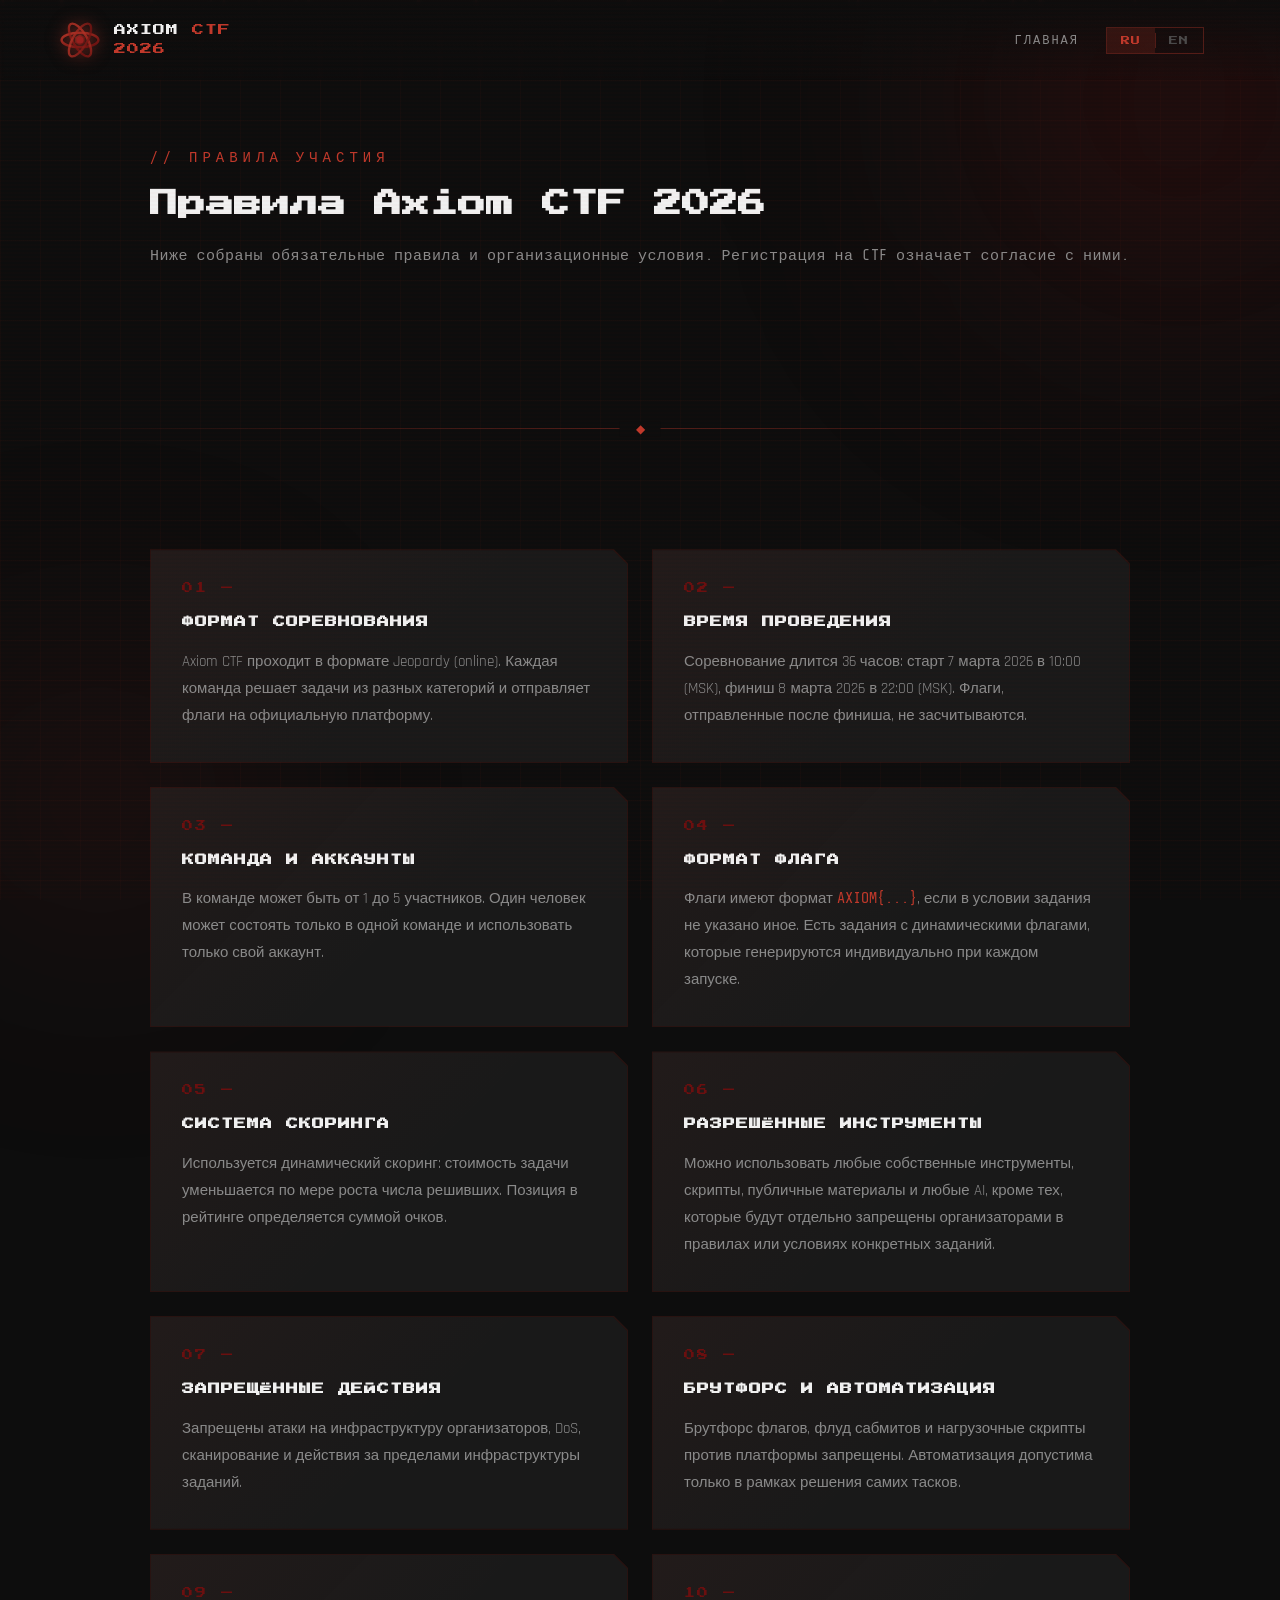
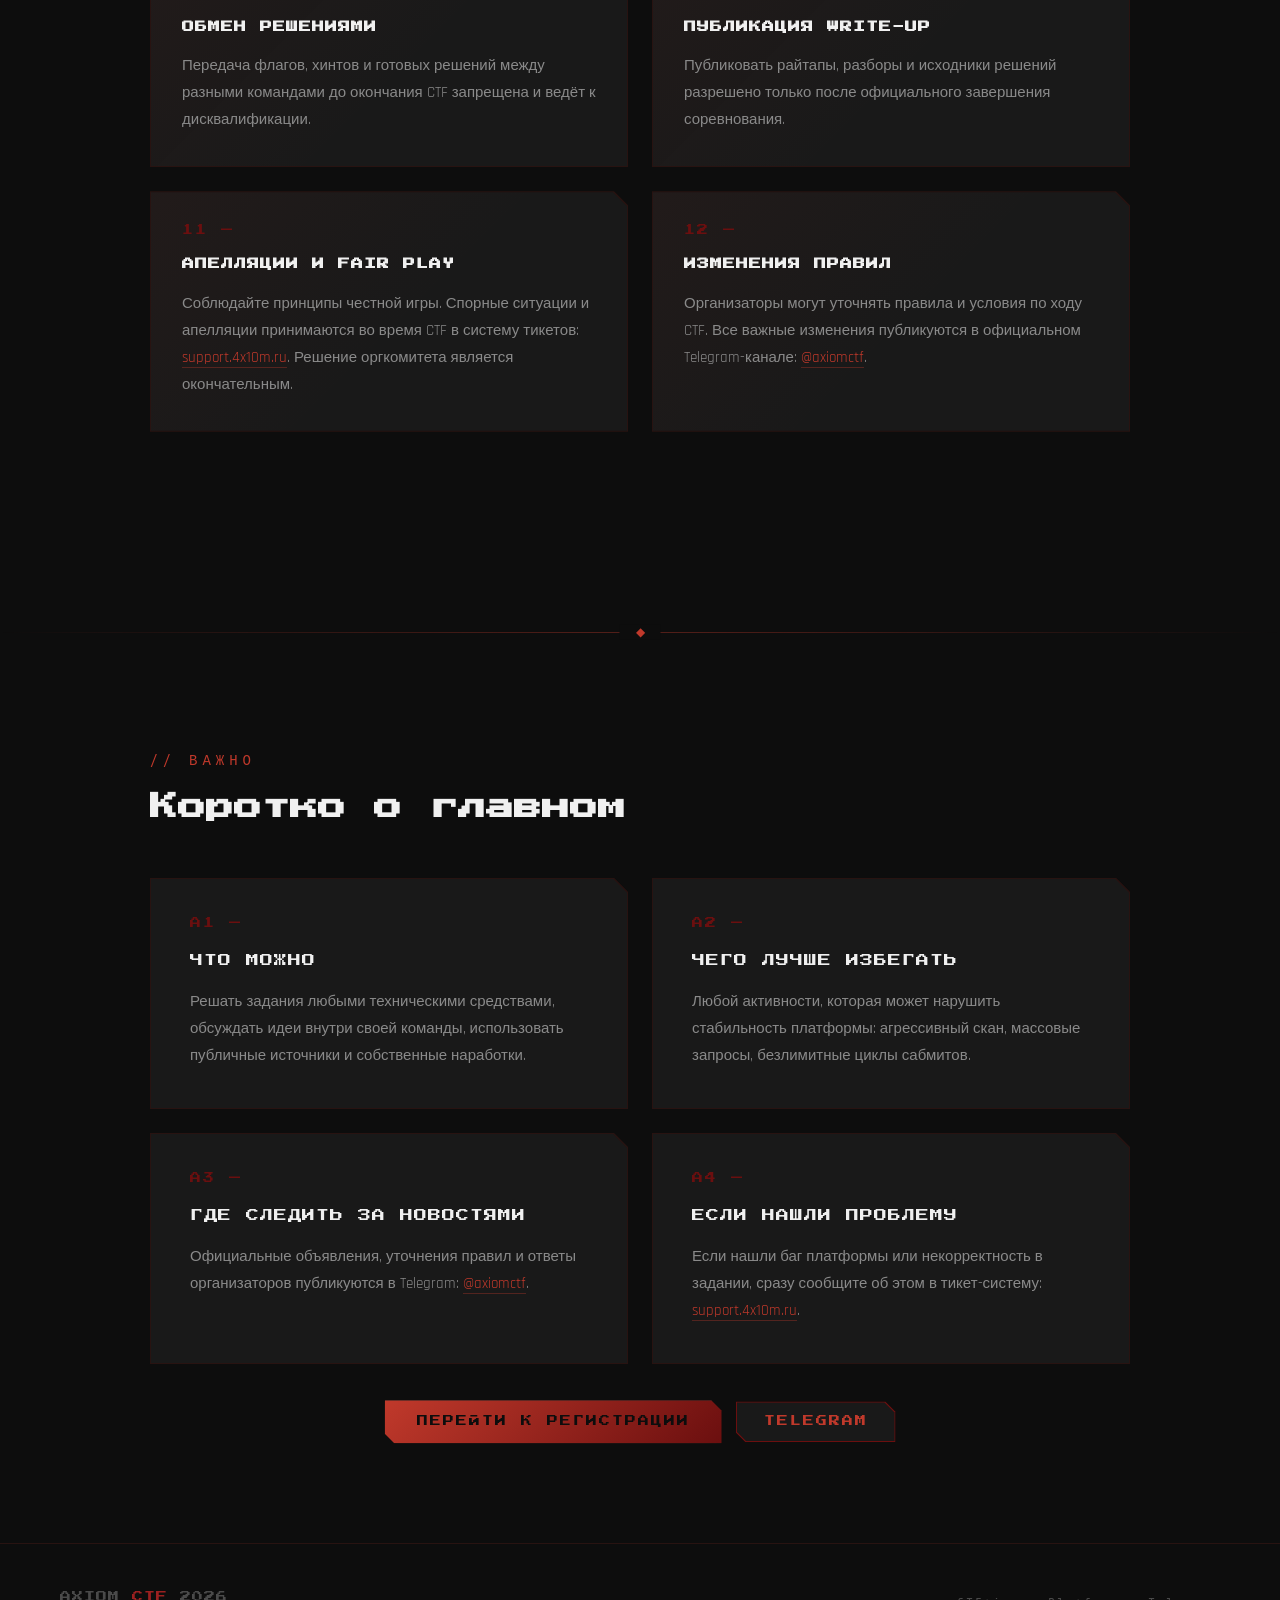
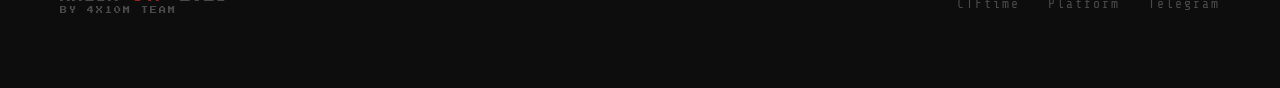
==== rules/index.html @ 8033f40c "add rules" ====
<!doctype html>
<html lang="ru">

<head>
	<meta charset="UTF-8" />
	<meta name="viewport" content="width=device-width, initial-scale=1.0" />
	<title data-ru="Правила | Axiom CTF 2026" data-en="Rules | Axiom CTF 2026">Правила | Axiom CTF 2026</title>
	<meta name="description"
		content="Правила участия в Axiom CTF 2026: формат, размер команды, скоринг, разрешённые и запрещённые действия." />
	<link rel="preconnect" href="https://fonts.googleapis.com" />
	<link
		href="https://fonts.googleapis.com/css2?family=Press+Start+2P&family=Share+Tech+Mono&family=Rajdhani:wght@300;400;500;600;700&display=swap"
		rel="stylesheet" />
	<link rel="stylesheet" href="../assets/styles/style.css" />
</head>

<body>
	<div class="grid-bg"></div>
	<div class="ambient ambient-1"></div>
	<div class="ambient ambient-2"></div>
	<div id="particles"></div>

	<nav>
		<a href="../index.html" class="nav-logo">
			<svg class="nav-logo-img" viewBox="0 0 100 100" fill="none" xmlns="http://www.w3.org/2000/svg">
				<defs>
					<linearGradient id="g1" x1="0%" y1="0%" x2="100%" y2="100%">
						<stop offset="0%" stop-color="#C0392B" />
						<stop offset="100%" stop-color="#6B0F0F" />
					</linearGradient>
				</defs>
				<ellipse cx="50" cy="50" rx="46" ry="18" stroke="url(#g1)" stroke-width="6" fill="none"
					transform="rotate(0 50 50)" opacity="0.9" />
				<ellipse cx="50" cy="50" rx="46" ry="18" stroke="url(#g1)" stroke-width="6" fill="none"
					transform="rotate(60 50 50)" opacity="0.85" />
				<ellipse cx="50" cy="50" rx="46" ry="18" stroke="url(#g1)" stroke-width="6" fill="none"
					transform="rotate(-60 50 50)" opacity="0.8" />
				<polygon points="50,36 62,43 62,57 50,64 38,57 38,43" fill="url(#g1)" opacity="0.6" />
				<circle cx="50" cy="50" r="9" fill="#9B2020" opacity="0.9" />
			</svg>
			<div class="nav-logo-text">AXIOM <span>CTF</span><br /><span>2026</span></div>
		</a>

		<div class="nav-right">
			<a href="../index.html" class="nav-page-link" data-ru="ГЛАВНАЯ" data-en="HOME">ГЛАВНАЯ</a>
			<div class="lang-switch">
				<button class="lang-btn active" onclick="setLang('ru')">RU</button>
				<button class="lang-btn" onclick="setLang('en')">EN</button>
			</div>
		</div>
	</nav>

	<main>
		<section id="rules-hero">
			<div class="section-inner">
				<p class="section-tag reveal" data-ru="// правила участия" data-en="// participation rules">
					// правила участия
				</p>
				<h1 class="section-title rules-title reveal reveal-delay-1" data-ru="Правила Axiom CTF 2026"
					data-en="Axiom CTF 2026 Rules">
					Правила Axiom CTF 2026
				</h1>
				<p class="section-subtitle reveal reveal-delay-2"
					data-ru="Ниже собраны обязательные правила и организационные условия. Регистрация на CTF означает согласие с ними."
					data-en="Below are the mandatory rules and organizational terms. By registering, you agree to them.">
					Ниже собраны обязательные правила и организационные условия. Регистрация на CTF означает согласие с
					ними.
				</p>
			</div>
		</section>

		<div class="divider"></div>

		<section id="rules-list">
			<div class="section-inner">
				<div class="rules-grid">
					<article class="rule-card reveal reveal-delay-1">
						<div class="rule-num">01 —</div>
						<h3 class="rule-heading" data-ru="ФОРМАТ СОРЕВНОВАНИЯ" data-en="COMPETITION FORMAT">ФОРМАТ
							СОРЕВНОВАНИЯ</h3>
						<p class="rule-text"
							data-ru="Axiom CTF проходит в формате Jeopardy (online). Каждая команда решает задачи из разных категорий и отправляет флаги на официальную платформу."
							data-en="Axiom CTF is held in Jeopardy format (online). Teams solve challenges from multiple categories and submit flags on the official platform.">
							Axiom CTF проходит в формате Jeopardy (online). Каждая команда решает задачи из разных
							категорий и
							отправляет флаги на официальную платформу.
						</p>
					</article>

					<article class="rule-card reveal reveal-delay-2">
						<div class="rule-num">02 —</div>
						<h3 class="rule-heading" data-ru="ВРЕМЯ ПРОВЕДЕНИЯ" data-en="EVENT TIMING">ВРЕМЯ ПРОВЕДЕНИЯ</h3>
						<p class="rule-text"
							data-ru="Соревнование длится 36 часов: старт 7 марта 2026 в 10:00 (MSK), финиш 8 марта 2026 в 22:00 (MSK). Флаги, отправленные после финиша, не засчитываются."
							data-en="The competition lasts 36 hours: starts on March 7, 2026 at 10:00 (MSK), ends on March 8, 2026 at 22:00 (MSK). Flags submitted after finish are not counted.">
							Соревнование длится 36 часов: старт 7 марта 2026 в 10:00 (MSK), финиш 8 марта 2026 в 22:00
							(MSK).
							Флаги, отправленные после финиша, не засчитываются.
						</p>
					</article>

					<article class="rule-card reveal reveal-delay-3">
						<div class="rule-num">03 —</div>
						<h3 class="rule-heading" data-ru="КОМАНДА И АККАУНТЫ" data-en="TEAM AND ACCOUNTS">КОМАНДА И
							АККАУНТЫ</h3>
						<p class="rule-text"
							data-ru="В команде может быть от 1 до 5 участников. Один человек может состоять только в одной команде и использовать только свой аккаунт."
							data-en="A team may have from 1 to 5 participants. One person can be in only one team and must use only their own account.">
							В команде может быть от 1 до 5 участников. Один человек может состоять только в одной
							команде и
							использовать только свой аккаунт.
						</p>
					</article>

					<article class="rule-card reveal reveal-delay-4">
						<div class="rule-num">04 —</div>
						<h3 class="rule-heading" data-ru="ФОРМАТ ФЛАГА" data-en="FLAG FORMAT">ФОРМАТ ФЛАГА</h3>
						<p class="rule-text"
							data-ru="Флаги имеют формат <code>AXIOM{...}</code>, если в условии задания не указано иное. Есть задания с динамическими флагами, которые генерируются индивидуально при каждом запуске."
							data-en="Flags use the <code>AXIOM{...}</code> format unless stated otherwise in a challenge. Some tasks have dynamic flags generated individually for each launch.">
							Флаги имеют формат <code>AXIOM{...}</code>, если в условии задания не указано иное. Есть
							задания с динамическими флагами, которые генерируются индивидуально при каждом запуске.
						</p>
					</article>

					<article class="rule-card reveal reveal-delay-1">
						<div class="rule-num">05 —</div>
						<h3 class="rule-heading" data-ru="СИСТЕМА СКОРИНГА" data-en="SCORING SYSTEM">СИСТЕМА СКОРИНГА
						</h3>
						<p class="rule-text"
							data-ru="Используется динамический скоринг: стоимость задачи уменьшается по мере роста числа решивших. Позиция в рейтинге определяется суммой очков."
							data-en="Dynamic scoring is used: challenge value decreases as more teams solve it. The leaderboard is based on total score.">
							Используется динамический скоринг: стоимость задачи уменьшается по мере роста числа
							решивших.
							Позиция в рейтинге определяется суммой очков.
						</p>
					</article>

					<article class="rule-card reveal reveal-delay-2">
						<div class="rule-num">06 —</div>
						<h3 class="rule-heading" data-ru="РАЗРЕШЁННЫЕ ИНСТРУМЕНТЫ" data-en="ALLOWED TOOLS">РАЗРЕШЁННЫЕ
							ИНСТРУМЕНТЫ</h3>
						<p class="rule-text"
							data-ru="Можно использовать любые собственные инструменты, скрипты, публичные материалы и любые AI, кроме тех, которые будут отдельно запрещены организаторами в правилах или условиях конкретных заданий."
							data-en="You may use your own tools, scripts, public materials, and any AI systems except those explicitly prohibited by organizers in the rules or in specific challenge statements.">
							Можно использовать любые собственные инструменты, скрипты, публичные материалы и локальные
							AI, кроме тех, которые будут отдельно запрещены организаторами в правилах или условиях
							конкретных заданий.
						</p>
					</article>

					<article class="rule-card reveal reveal-delay-3">
						<div class="rule-num">07 —</div>
						<h3 class="rule-heading" data-ru="ЗАПРЕЩЁННЫЕ ДЕЙСТВИЯ" data-en="FORBIDDEN ACTIONS">ЗАПРЕЩЁННЫЕ
							ДЕЙСТВИЯ</h3>
						<p class="rule-text"
							data-ru="Запрещены атаки на инфраструктуру организаторов, DoS, сканирование и действия за пределами инфраструктуры заданий."
							data-en="Attacks against organizer infrastructure, DoS, scanning, and actions outside challenge scope are prohibited.">
							Запрещены атаки на инфраструктуру организаторов, DoS, сканирование и действия за пределами
							инфраструктуры заданий.
						</p>
					</article>

					<article class="rule-card reveal reveal-delay-4">
						<div class="rule-num">08 —</div>
						<h3 class="rule-heading" data-ru="БРУТФОРС И АВТОМАТИЗАЦИЯ"
							data-en="BRUTE FORCE AND AUTOMATION">
							БРУТФОРС И АВТОМАТИЗАЦИЯ</h3>
						<p class="rule-text"
							data-ru="Брутфорс флагов, флуд сабмитов и нагрузочные скрипты против платформы запрещены. Автоматизация допустима только в рамках решения самих тасков."
							data-en="Flag brute-force, submit flooding, and load scripts against the platform are prohibited. Automation is allowed only within challenge-solving scope.">
							Брутфорс флагов, флуд сабмитов и нагрузочные скрипты против платформы запрещены.
							Автоматизация
							допустима только в рамках решения самих тасков.
						</p>
					</article>

					<article class="rule-card reveal reveal-delay-1">
						<div class="rule-num">09 —</div>
						<h3 class="rule-heading" data-ru="ОБМЕН РЕШЕНИЯМИ" data-en="SOLUTION SHARING">ОБМЕН РЕШЕНИЯМИ
						</h3>
						<p class="rule-text"
							data-ru="Передача флагов, хинтов и готовых решений между разными командами до окончания CTF запрещена и ведёт к дисквалификации."
							data-en="Sharing flags, hints, or complete solutions between different teams before CTF end is prohibited and leads to disqualification.">
							Передача флагов, хинтов и готовых решений между разными командами до окончания CTF запрещена
							и
							ведёт к дисквалификации.
						</p>
					</article>

					<article class="rule-card reveal reveal-delay-2">
						<div class="rule-num">10 —</div>
						<h3 class="rule-heading" data-ru="ПУБЛИКАЦИЯ WRITE-UP" data-en="WRITE-UP PUBLICATION">ПУБЛИКАЦИЯ
							WRITE-UP</h3>
						<p class="rule-text"
							data-ru="Публиковать райтапы, разборы и исходники решений разрешено только после официального завершения соревнования."
							data-en="Publishing write-ups, analyses, and solver code is allowed only after the official competition end.">
							Публиковать райтапы, разборы и исходники решений разрешено только после официального
							завершения
							соревнования.
						</p>
					</article>

					<article class="rule-card reveal reveal-delay-3">
						<div class="rule-num">11 —</div>
						<h3 class="rule-heading" data-ru="АПЕЛЛЯЦИИ И FAIR PLAY" data-en="APPEALS AND FAIR PLAY">
							АПЕЛЛЯЦИИ
							И FAIR PLAY</h3>
						<p class="rule-text"
							data-ru="Соблюдайте принципы честной игры. Спорные ситуации и апелляции принимаются во время CTF в систему тикетов: <a href='https://support.4x10m.ru' target='_blank'>support.4x10m.ru</a>. Решение оргкомитета является окончательным."
							data-en="Follow fair-play principles. Disputes and appeals are accepted during the CTF via the ticket system: <a href='https://support.4x10m.ru' target='_blank'>support.4x10m.ru</a>. Organizer decisions are final.">
							Соблюдайте принципы честной игры. Спорные ситуации и апелляции принимаются во время CTF в
							систему тикетов: <a href="https://support.4x10m.ru" target="_blank">support.4x10m.ru</a>.
							Решение оргкомитета является окончательным.
						</p>
					</article>

					<article class="rule-card reveal reveal-delay-4">
						<div class="rule-num">12 —</div>
						<h3 class="rule-heading" data-ru="ИЗМЕНЕНИЯ ПРАВИЛ" data-en="RULE UPDATES">ИЗМЕНЕНИЯ ПРАВИЛ</h3>
						<p class="rule-text"
							data-ru="Организаторы могут уточнять правила и условия по ходу CTF. Все важные изменения публикуются в официальном Telegram-канале: <a href='https://t.me/axiomctf' target='_blank'>@axiomctf</a>."
							data-en="Organizers may clarify rules and terms during the CTF. All important updates are published in the official Telegram channel: <a href='https://t.me/axiomctf' target='_blank'>@axiomctf</a>.">
							Организаторы могут уточнять правила и условия по ходу CTF. Все важные изменения публикуются
							в официальном Telegram-канале: <a href="https://t.me/axiomctf"
								target="_blank">@axiomctf</a>.
						</p>
					</article>
				</div>
			</div>
		</section>

		<div class="divider"></div>

		<section id="rules-extra">
			<div class="section-inner">
				<p class="section-tag reveal" data-ru="// важно" data-en="// important">
					// важно
				</p>
				<h2 class="section-title reveal reveal-delay-1" data-ru="Коротко о главном" data-en="Quick Summary">
					Коротко о главном
				</h2>
				<div class="format-grid">
					<div class="format-card reveal reveal-delay-1">
						<div class="format-num">A1 —</div>
						<div class="format-heading" data-ru="ЧТО МОЖНО" data-en="WHAT IS ALLOWED">ЧТО МОЖНО</div>
						<div class="format-text"
							data-ru="Решать задания любыми техническими средствами, обсуждать идеи внутри своей команды, использовать публичные источники и собственные наработки."
							data-en="Solve challenges with any technical means, discuss ideas within your team, and use public sources and your own materials.">
							Решать задания любыми техническими средствами, обсуждать идеи внутри своей команды,
							использовать
							публичные источники и собственные наработки.
						</div>
					</div>
					<div class="format-card reveal reveal-delay-2">
						<div class="format-num">A2 —</div>
						<div class="format-heading" data-ru="ЧЕГО ЛУЧШЕ ИЗБЕГАТЬ" data-en="WHAT TO AVOID">ЧЕГО ЛУЧШЕ
							ИЗБЕГАТЬ</div>
						<div class="format-text"
							data-ru="Любой активности, которая может нарушить стабильность платформы: агрессивный скан, массовые запросы, безлимитные циклы сабмитов."
							data-en="Any activity that may impact platform stability: aggressive scanning, mass requests, and unlimited submit loops.">
							Любой активности, которая может нарушить стабильность платформы: агрессивный скан, массовые
							запросы, безлимитные циклы сабмитов.
						</div>
					</div>
					<div class="format-card reveal reveal-delay-3">
						<div class="format-num">A3 —</div>
						<div class="format-heading" data-ru="ГДЕ СЛЕДИТЬ ЗА НОВОСТЯМИ" data-en="WHERE TO TRACK UPDATES">
							ГДЕ
							СЛЕДИТЬ ЗА НОВОСТЯМИ</div>
						<div class="format-text"
							data-ru="Официальные объявления, уточнения правил и ответы организаторов публикуются в Telegram: <a href='https://t.me/axiomctf' target='_blank'>@axiomctf</a>."
							data-en="Official announcements, rule clarifications, and organizer updates are posted in Telegram: <a href='https://t.me/axiomctf' target='_blank'>@axiomctf</a>.">
							Официальные объявления, уточнения правил и ответы организаторов публикуются в Telegram:
							<a href="https://t.me/axiomctf" target="_blank">@axiomctf</a>.
						</div>
					</div>
					<div class="format-card reveal reveal-delay-4">
						<div class="format-num">A4 —</div>
						<div class="format-heading" data-ru="ЕСЛИ НАШЛИ ПРОБЛЕМУ" data-en="IF YOU FOUND AN ISSUE">ЕСЛИ
							НАШЛИ ПРОБЛЕМУ</div>
						<div class="format-text"
							data-ru="Если нашли баг платформы или некорректность в задании, сразу сообщите об этом в тикет-систему: <a href='https://support.4x10m.ru' target='_blank'>support.4x10m.ru</a>."
							data-en="If you found a platform bug or a challenge issue, report it immediately via the ticket system: <a href='https://support.4x10m.ru' target='_blank'>support.4x10m.ru</a>.">
							Если нашли баг платформы или некорректность в задании, сразу сообщите об этом в
							тикет-систему:
							<a href="https://support.4x10m.ru" target="_blank">support.4x10m.ru</a>.
						</div>
					</div>
				</div>

				<div class="rules-cta reveal reveal-delay-4">
					<a href="https://ctfd.4x10m.ru/register" target="_blank" class="btn-primary"
						data-ru="ПЕРЕЙТИ К РЕГИСТРАЦИИ" data-en="GO TO REGISTRATION">ПЕРЕЙТИ К РЕГИСТРАЦИИ</a>
					<a href="https://t.me/axiomctf" target="_blank" class="btn-outline">TELEGRAM</a>
				</div>
			</div>
		</section>
	</main>

	<footer>
		<div class="footer-logo">
			AXIOM <span>CTF</span> 2026<br /><span
				style="color: var(--text-dim); font-size: 7px; letter-spacing: 2px">BY
				4X10M TEAM</span>
		</div>

		<ul class="footer-links">
			<li><a href="https://ctftime.org/ctf/1510" target="_blank">CTFtime</a></li>
			<li><a href="https://ctfd.4x10m.ru" target="_blank">Platform</a></li>
			<li><a href="https://t.me/axiomctf" target="_blank">Telegram</a></li>
		</ul>
	</footer>

	<script src="../assets/scripts/sciript.js"></script>
</body>

</html>
---- assets/styles/style.css ----
:root {
  --crimson-deep: #6b0f0f;
  --crimson-mid: #9b2020;
  --crimson-bright: #c0392b;
  --crimson-glow: #e74c3c;
  --rose-muted: #a85050;
  --bg-void: #0d0d0d;
  --bg-dark: #141414;
  --bg-card: #191919;
  --bg-card2: #1e1e1e;
  --text-white: #f0f0f0;
  --text-gray: #8a8a8a;
  --text-dim: #4a4a4a;
  --pixel-font: "Press Start 2P", monospace;
  --mono-font: "Share Tech Mono", monospace;
  --body-font: "Rajdhani", sans-serif;
  --red-scanline: rgba(192, 57, 43, 0.03);
}

*,
*::before,
*::after {
  box-sizing: border-box;
  margin: 0;
  padding: 0;
}

html {
  scroll-behavior: smooth;
}

body {
  background: var(--bg-void);
  color: var(--text-white);
  font-family: var(--body-font);
  overflow-x: hidden;
  cursor: default;
}

/* ── SCANLINE OVERLAY ── */
body::before {
  content: "";
  position: fixed;
  inset: 0;
  background: repeating-linear-gradient(
    0deg,
    transparent,
    transparent 2px,
    var(--red-scanline) 2px,
    var(--red-scanline) 4px
  );
  pointer-events: none;
  z-index: 9999;
  opacity: 0.6;
}

@keyframes grainShift {
  0% {
    transform: translate(0, 0);
  }
  20% {
    transform: translate(-3px, 2px);
  }
  40% {
    transform: translate(2px, -3px);
  }
  60% {
    transform: translate(-1px, 3px);
  }
  80% {
    transform: translate(3px, 1px);
  }
  100% {
    transform: translate(-2px, -1px);
  }
}

/* ── GRID BACKGROUND ── */
.grid-bg {
  position: fixed;
  inset: 0;
  background-image:
    linear-gradient(rgba(192, 57, 43, 0.04) 1px, transparent 1px),
    linear-gradient(90deg, rgba(192, 57, 43, 0.04) 1px, transparent 1px);
  background-size: 40px 40px;
  pointer-events: none;
  z-index: 0;
}

/* ── AMBIENT GLOW ── */
.ambient {
  position: fixed;
  border-radius: 50%;
  filter: blur(120px);
  pointer-events: none;
  z-index: 0;
}
.ambient-1 {
  width: 600px;
  height: 600px;
  background: radial-gradient(
    circle,
    rgba(107, 15, 15, 0.35) 0%,
    transparent 70%
  );
  top: -200px;
  right: -200px;
  animation: float1 8s ease-in-out infinite;
}
.ambient-2 {
  width: 400px;
  height: 400px;
  background: radial-gradient(
    circle,
    rgba(155, 32, 32, 0.2) 0%,
    transparent 70%
  );
  bottom: -100px;
  left: -100px;
  animation: float2 10s ease-in-out infinite;
}
@keyframes float1 {
  0%,
  100% {
    transform: translate(0, 0) scale(1);
  }
  50% {
    transform: translate(-30px, 20px) scale(1.1);
  }
}
@keyframes float2 {
  0%,
  100% {
    transform: translate(0, 0) scale(1);
  }
  50% {
    transform: translate(20px, -30px) scale(0.9);
  }
}

/* ── NAV ── */
nav {
  position: fixed;
  top: 0;
  left: 0;
  right: 0;
  z-index: 100;
  display: flex;
  align-items: center;
  justify-content: space-between;
  padding: 20px 60px;
  background: linear-gradient(to bottom, rgba(13, 13, 13, 0.95), transparent);
  backdrop-filter: blur(2px);
}
.nav-logo {
  display: flex;
  align-items: center;
  gap: 14px;
  text-decoration: none;
}
.nav-logo-img {
  width: 40px;
  height: 40px;
  filter: drop-shadow(0 0 8px rgba(192, 57, 43, 0.6));
}
.nav-logo-text {
  font-family: var(--pixel-font);
  font-size: 12px;
  color: var(--text-white);
  line-height: 1.6;
  letter-spacing: 1px;
}
.nav-logo-text span {
  color: var(--crimson-bright);
}
.nav-right {
  display: flex;
  align-items: center;
  gap: 16px;
}
.nav-page-link {
  font-family: var(--mono-font);
  font-size: 12px;
  letter-spacing: 2px;
  color: var(--text-gray);
  text-decoration: none;
  padding: 8px 10px;
  border: 1px solid transparent;
  transition: all 0.2s ease;
}
.nav-page-link:hover {
  color: var(--crimson-bright);
  border-color: rgba(192, 57, 43, 0.35);
  background: rgba(192, 57, 43, 0.08);
}
.nav-page-link.active {
  color: var(--crimson-bright);
  border-color: rgba(192, 57, 43, 0.35);
  background: rgba(192, 57, 43, 0.14);
}

/* ── HERO ── */
#hero {
  position: relative;
  min-height: 100vh;
  display: flex;
  flex-direction: column;
  align-items: center;
  justify-content: center;
  padding: 120px 40px 80px;
  overflow: hidden;
  z-index: 1;
}

.hero-eyebrow {
  font-family: var(--mono-font);
  font-size: 15px;
  letter-spacing: 6px;
  color: var(--crimson-bright);
  text-transform: uppercase;
  margin-bottom: 32px;
  opacity: 0;
  animation: fadeSlideDown 0.8s 0.3s forwards;
}

.hero-eyebrow {
  display: none;
}

@media (min-width: 768px) {
  .hero-eyebrow {
    display: block;
  }
}

/* Animated logo */
.logo-wrap {
  position: relative;
  margin-bottom: 32px;
  opacity: 0;
  animation: fadeScale 1s 0.1s forwards;
}

.hero-title {
  font-family: var(--pixel-font);
  font-size: clamp(24px, 5vw, 52px);
  line-height: 1.5;
  text-align: center;
  margin-bottom: 12px;
  letter-spacing: 4px;
  color: var(--text-white);
  opacity: 0;
  animation: fadeSlideUp 0.8s 0.7s forwards;
  transition: all 0.4s;
}
.hero-title-red {
  color: var(--crimson-bright);
}
.hero-title:hover {
  -webkit-text-stroke-color: var(--crimson-bright);
  text-shadow: 0 0 40px rgba(192, 58, 43, 0.6);
}

.hero-year {
  font-family: var(--pixel-font);
  font-size: clamp(40px, 8vw, 90px);
  color: transparent;
  -webkit-text-stroke: 2px var(--crimson-deep);
  line-height: 1;
  margin-bottom: 28px;
  opacity: 0;
  animation: fadeSlideUp 0.8s 0.7s forwards;
  transition: all 0.4s;
}
.hero-year:hover {
  -webkit-text-stroke-color: var(--crimson-bright);
  text-shadow: 0 0 40px rgba(192, 57, 43, 0.3);
}

.hero-btns {
  display: flex;
  gap: 20px;
  flex-wrap: wrap;
  justify-content: center;
  margin-bottom: 80px;
  opacity: 0;
  animation: fadeSlideUp 0.8s 1.1s forwards;
}

.btn-primary {
  font-family: var(--pixel-font);
  font-size: 11px;
  letter-spacing: 2px;
  color: var(--bg-void);
  background: linear-gradient(
    135deg,
    var(--crimson-bright),
    var(--crimson-deep)
  );
  border: none;
  padding: 16px 32px;
  cursor: pointer;
  text-decoration: none;
  display: inline-block;
  position: relative;
  overflow: hidden;
  transition:
    transform 0.2s,
    box-shadow 0.3s;
  box-shadow:
    0 0 20px rgba(192, 57, 43, 0.4),
    inset 0 1px 0 rgba(255, 255, 255, 0.1);
  clip-path: polygon(
    0 0,
    calc(100% - 10px) 0,
    100% 10px,
    100% 100%,
    10px 100%,
    0 calc(100% - 10px)
  );
}
.btn-primary::after {
  content: "";
  position: absolute;
  inset: 0;
  background: linear-gradient(
    to bottom,
    rgba(255, 255, 255, 0.15),
    transparent
  );
  opacity: 0;
  transition: opacity 0.3s;
}
.btn-primary:hover {
  transform: translateY(-3px);
  box-shadow: 0 8px 40px rgba(192, 57, 43, 0.6);
}
.btn-primary:hover::after {
  opacity: 1;
}
.btn-primary:active {
  transform: translateY(0);
}

.btn-outline {
  position: relative;
  font-family: var(--pixel-font);
  font-size: 11px;
  letter-spacing: 2px;
  color: var(--crimson-bright);
  background: transparent;
  padding: 15px 28px;
  cursor: pointer;
  text-decoration: none;
  display: inline-block;
  transition: all 0.3s;
  clip-path: polygon(
    0 0,
    calc(100% - 10px) 0,
    100% 10px,
    100% 100%,
    10px 100%,
    0 calc(100% - 10px)
  );
}

.btn-outline::before {
  content: "";
  position: absolute;
  inset: 0;
  background: var(--crimson-deep);
  z-index: -1;
  clip-path: polygon(
    0 0,
    calc(100% - 10px) 0,
    100% 10px,
    100% 100%,
    10px 100%,
    0 calc(100% - 10px)
  );
}

.btn-outline::after {
  content: "";
  position: absolute;
  inset: 1px;
  background: var(--bg-card);
  z-index: -1;
  clip-path: polygon(
    0 0,
    calc(100% - 10px) 0,
    100% 10px,
    100% 100%,
    10px 100%,
    0 calc(100% - 10px)
  );
}

.btn-outline:hover {
  transform: translateY(-3px);
  box-shadow: 0 8px 40px rgba(192, 57, 43, 0.6);
}

/* ── COUNTDOWN ── */
.countdown-section {
  opacity: 0;
  animation: fadeSlideUp 0.8s 1.3s forwards;
  width: 100%;
  max-width: 800px;
}
.countdown-label {
  font-family: var(--mono-font);
  font-size: 14px;
  letter-spacing: 5px;
  color: var(--crimson-bright);
  text-align: center;
  text-transform: uppercase;
  margin-bottom: 24px;
}
.countdown-grid {
  display: grid;
  grid-template-columns: repeat(4, 1fr);
  gap: 16px;
}
.countdown-cell {
  position: relative;
  padding: 24px 12px;
  text-align: center;
  overflow: hidden;
  transition: box-shadow 0.3s;
  background: transparent;

  clip-path: polygon(
    0 0,
    calc(100% - 8px) 0,
    100% 8px,
    100% 100%,
    8px 100%,
    0 calc(100% - 8px)
  );
}

/* Внешний слой — рамка */
.countdown-cell::after {
  content: "";
  position: absolute;
  inset: 0;
  background: rgba(192, 57, 43, 0.2);
  z-index: -2;

  clip-path: polygon(
    0 0,
    calc(100% - 8px) 0,
    100% 8px,
    100% 100%,
    8px 100%,
    0 calc(100% - 8px)
  );

  transition: background 0.3s;
}

/* Внутренний слой — фон */
.countdown-cell::before {
  content: "";
  position: absolute;
  inset: 1px; /* толщина рамки */
  background: var(--bg-card);
  z-index: -1;

  clip-path: polygon(
    0 0,
    calc(100% - 8px) 0,
    100% 8px,
    100% 100%,
    8px 100%,
    0 calc(100% - 8px)
  );
}

/* Hover */
.countdown-cell:hover {
  box-shadow: 0 0 20px rgba(192, 57, 43, 0.1);
}

.countdown-cell:hover::after {
  background: rgba(192, 57, 43, 0.5);
}


.countdown-num {
  font-family: var(--pixel-font);
  font-size: clamp(28px, 5vw, 48px);
  color: var(--text-white);
  line-height: 1;
  display: block;
  margin-bottom: 12px;
  text-shadow: 0 0 20px rgba(192, 57, 43, 0.4);
  transition: color 0.15s;
}
.countdown-num.flash {
  color: var(--crimson-bright);
}
.countdown-unit {
  font-family: var(--mono-font);
  font-size: 13px;
  letter-spacing: 3px;
  color: var(--text-dim);
  text-transform: uppercase;
}

.event-date-tag {
  text-align: center;
  margin-top: 20px;
  font-family: var(--mono-font);
  font-size: 15px;
  color: var(--text-gray);
  letter-spacing: 3px;
}
.event-date-tag span {
  color: var(--crimson-bright);
}

/* ── DIVIDER ── */
.divider {
  position: relative;
  height: 1px;
  background: linear-gradient(
    90deg,
    transparent,
    rgba(192, 57, 43, 0.4),
    transparent
  );
  margin: 100px 0;
}
.divider::before {
  content: "◆";
  position: absolute;
  top: 50%;
  left: 50%;
  transform: translate(-50%, -50%);
  background: var(--bg-void);
  padding: 0 16px;
  color: var(--crimson-bright);
  font-size: 12px;
}

/* ── SECTIONS ── */
section {
  position: relative;
  z-index: 1;
}

.section-inner {
  max-width: 1100px;
  margin: 0 auto;
  padding: 0 60px;
}

.section-tag {
  font-family: var(--mono-font);
  font-size: 14px;
  letter-spacing: 5px;
  color: var(--crimson-bright);
  text-transform: uppercase;
  margin-bottom: 16px;
}
.section-title {
  font-family: var(--pixel-font);
  font-size: clamp(16px, 3vw, 28px);
  color: var(--text-white);
  line-height: 1.6;
  margin-bottom: 48px;
}
.section-subtitle {
  font-family: var(--mono-font);
  font-size: 15px;
  color: var(--text-gray);
  letter-spacing: 0.5px;
  line-height: 1.7;
}

/* ── RULES PAGE ── */
#rules-hero {
  padding: 150px 0 60px;
}
.rules-title {
  margin-bottom: 16px;
}
#rules-list {
  padding: 20px 0 100px;
}
#rules-extra {
  padding: 20px 0 100px;
}
.rules-grid {
  display: grid;
  grid-template-columns: 1fr 1fr;
  gap: 24px;
}
.rule-card {
  --card-cut: 14px;
  --rule-border: rgba(192, 57, 43, 0.15);
  border: none;
  background: var(--rule-border);
  padding: 34px 32px;
  position: relative;
  overflow: hidden;
  transition: all 0.3s ease;
  clip-path: polygon(
    0 0,
    calc(100% - var(--card-cut)) 0,
    100% var(--card-cut),
    100% 100%,
    0 100%
  );
}
.rule-card::before {
  content: "";
  position: absolute;
  inset: 1px;
  background:
    linear-gradient(
      135deg,
      rgba(192, 57, 43, 0.05) 0%,
      rgba(192, 57, 43, 0) 55%
    ),
    var(--bg-card);
  clip-path: polygon(
    0 0,
    calc(100% - var(--card-cut)) 0,
    100% var(--card-cut),
    100% 100%,
    0 100%
  );
  pointer-events: none;
  z-index: 0;
}
.rule-card::after {
  content: "";
  position: absolute;
  top: 0;
  left: 0;
  right: 0;
  height: 3px;
  background: linear-gradient(
    90deg,
    var(--crimson-deep),
    var(--crimson-bright)
  );
  transform: scaleX(0);
  transform-origin: left;
  transition: transform 0.35s ease;
  z-index: 2;
}
.rule-card > * {
  position: relative;
  z-index: 1;
}
.rule-card:hover {
  --rule-border: rgba(192, 57, 43, 0.35);
  transform: translateY(-3px);
  box-shadow: 0 10px 34px rgba(0, 0, 0, 0.32);
}
.rule-card:hover::after {
  transform: scaleX(1);
}
.rule-num {
  font-family: var(--pixel-font);
  font-size: 11px;
  letter-spacing: 2px;
  color: var(--crimson-deep);
  margin-bottom: 18px;
}
.rule-heading {
  font-family: var(--pixel-font);
  font-size: 12px;
  letter-spacing: 1px;
  line-height: 1.8;
  color: var(--text-white);
  margin-bottom: 14px;
}
.rule-text {
  font-family: var(--body-font);
  font-size: 15px;
  line-height: 1.8;
  color: var(--text-gray);
}
.rule-text code {
  font-family: var(--mono-font);
  color: var(--crimson-bright);
}
.rule-text a {
  color: var(--crimson-bright);
  text-decoration: none;
  border-bottom: 1px solid rgba(192, 57, 43, 0.35);
  transition: all 0.2s ease;
}
.rule-text a:hover {
  color: var(--text-white);
  border-bottom-color: rgba(240, 240, 240, 0.35);
}
.rules-cta {
  display: flex;
  align-items: center;
  justify-content: center;
  gap: 14px;
  flex-wrap: wrap;
  margin-top: 36px;
}
#rules-extra .format-text a {
  color: var(--crimson-bright);
  text-decoration: none;
  border-bottom: 1px solid rgba(192, 57, 43, 0.35);
  transition: all 0.2s ease;
}
#rules-extra .format-text a:hover {
  color: var(--text-white);
  border-bottom-color: rgba(240, 240, 240, 0.35);
}
#rules-extra .format-card {
  --card-cut: 14px;
  --format-border: rgba(192, 57, 43, 0.15);
  border: none;
  background: var(--format-border);
  clip-path: polygon(
    0 0,
    calc(100% - var(--card-cut)) 0,
    100% var(--card-cut),
    100% 100%,
    0 100%
  );
}
#rules-extra .format-card::before {
  content: "";
  position: absolute;
  inset: 1px;
  background: var(--bg-card);
  clip-path: polygon(
    0 0,
    calc(100% - var(--card-cut)) 0,
    100% var(--card-cut),
    100% 100%,
    0 100%
  );
  pointer-events: none;
  z-index: 0;
}
#rules-extra .format-card > * {
  position: relative;
  z-index: 1;
}
#rules-extra .format-card::after {
  z-index: 2;
}
#rules-extra .format-card:hover {
  --format-border: rgba(192, 57, 43, 0.35);
}

/* ── CATEGORIES ── */
#categories {
  padding: 100px 0;
}

.categories-grid {
  display: grid;
  grid-template-columns: repeat(auto-fill, minmax(200px, 1fr));
  gap: 16px;
}
.cat-card {
  position: relative;
  padding: 28px 24px;
  background: var(--bg-card);
  cursor: default;
  transition: all 0.3s;
  overflow: hidden;

  /* форма */
  clip-path: polygon(
    0 0,
    calc(100% - 12px) 0,
    100% 12px,
    100% 100%,
    0 100%
  );
}

/* Внешний слой — рамка */
.cat-card::after {
  content: "";
  position: absolute;
  inset: 0;
  background: rgba(192, 57, 43, 0.15); /* цвет рамки */
  z-index: -2;

  clip-path: polygon(
    0 0,
    calc(100% - 12px) 0,
    100% 12px,
    100% 100%,
    0 100%
  );

  transition: background 0.3s;
}

/* Внутренний слой — фон */
.cat-card::before {
  content: "";
  position: absolute;
  inset: 1px; /* толщина рамки */
  background: var(--bg-card);
  z-index: -1;

  clip-path: polygon(
    0 0,
    calc(100% - 12px) 0,
    100% 12px,
    100% 100%,
    0 100%
  );

  transition: all 0.3s;
}

/* Ховер */
.cat-card:hover {
  transform: translateY(-4px);
  box-shadow:
    0 8px 30px rgba(0, 0, 0, 0.4),
    0 0 20px rgba(192, 57, 43, 0.08);
}

.cat-card:hover::after {
  background: rgba(192, 57, 43, 0.5);
}

/* Градиент поверх фона */
.cat-card .gradient-overlay {
  position: absolute;
  inset: 1px;
  pointer-events: none;
  background: linear-gradient(
    135deg,
    rgba(192, 57, 43, 0.05),
    transparent
  );
  opacity: 0;
  transition: opacity 0.3s;

  clip-path: polygon(
    0 0,
    calc(100% - 12px) 0,
    100% 12px,
    100% 100%,
    0 100%
  );
}

.cat-card:hover .gradient-overlay {
  opacity: 1;
}

.cat-icon {
  font-size: 24px;
  margin-bottom: 16px;
  display: block;
  filter: grayscale(0.3);
}
.cat-name {
  font-family: var(--pixel-font);
  font-size: 11px;
  color: var(--text-white);
  letter-spacing: 1px;
  margin-bottom: 8px;
}
.cat-desc {
  font-family: var(--mono-font);
  font-size: 14px;
  color: var(--text-dim);
  line-height: 1.5;
}
.cat-card:hover .cat-desc {
  color: var(--text-gray);
}

/* ── FORMAT ── */
#format {
  padding: 100px 0;
}
.format-grid {
  display: grid;
  grid-template-columns: 1fr 1fr;
  gap: 24px;
}
.format-card {
  background: var(--bg-card);
  border: 1px solid rgba(192, 57, 43, 0.15);
  padding: 40px;
  position: relative;
  overflow: hidden;
  transition: all 0.3s;
}
.format-card::after {
  content: "";
  position: absolute;
  top: 0;
  left: 0;
  right: 0;
  height: 3px;
  background: linear-gradient(
    90deg,
    var(--crimson-deep),
    var(--crimson-bright)
  );
  transform: scaleX(0);
  transform-origin: left;
  transition: transform 0.4s ease;
}
.format-card:hover::after {
  transform: scaleX(1);
}
.format-card:hover {
  border-color: rgba(192, 57, 43, 0.35);
  box-shadow: 0 4px 30px rgba(0, 0, 0, 0.3);
}

.format-num {
  font-family: var(--pixel-font);
  font-size: 11px;
  color: var(--crimson-deep);
  margin-bottom: 20px;
  letter-spacing: 2px;
}
.format-heading {
  font-family: var(--pixel-font);
  font-size: 13px;
  color: var(--text-white);
  margin-bottom: 16px;
  letter-spacing: 1px;
  line-height: 1.8;
}
.format-text {
  font-family: var(--body-font);
  font-size: 15px;
  color: var(--text-gray);
  line-height: 1.8;
  font-weight: 400;
}

/* ── SCHEDULE ── */
#schedule {
  padding: 100px 0;
}
.schedule-wrap {
  position: relative;
  padding-left: 40px;
}
.schedule-wrap::before {
  content: "";
  position: absolute;
  left: 0;
  top: 0;
  bottom: 0;
  width: 1px;
  background: linear-gradient(to bottom, var(--crimson-bright), transparent);
}
.sched-item {
  position: relative;
  padding: 0 0 48px 40px;
  opacity: 0.6;
  transition: opacity 0.3s;
}
.sched-item:hover {
  opacity: 1;
}
.sched-item::before {
  content: "";
  position: absolute;
  left: -4px;
  top: 6px;
  width: 8px;
  height: 8px;
  background: var(--crimson-deep);
  border: 1px solid var(--crimson-bright);
  transition:
    background 0.3s,
    box-shadow 0.3s;
}
.sched-item:hover::before {
  background: var(--crimson-bright);
  box-shadow: 0 0 12px rgba(192, 57, 43, 0.8);
}
.sched-time {
  font-family: var(--mono-font);
  font-size: 13px;
  color: var(--crimson-bright);
  letter-spacing: 3px;
  margin-bottom: 8px;
}
.sched-name {
  font-family: var(--pixel-font);
  font-size: 12px;
  color: var(--text-white);
  line-height: 1.8;
  margin-bottom: 8px;
}
.sched-desc {
  font-family: var(--body-font);
  font-size: 14px;
  color: var(--text-dim);
  line-height: 1.6;
}

/* ── FOOTER ── */
footer {
  position: relative;
  z-index: 1;
  border-top: 1px solid rgba(192, 57, 43, 0.15);
  padding: 48px 60px;
  display: flex;
  align-items: center;
  justify-content: space-between;
  flex-wrap: wrap;
  gap: 24px;
}
.footer-logo {
  font-family: var(--pixel-font);
  font-size: 11px;
  color: var(--text-dim);
  letter-spacing: 1px;
}
.footer-logo span {
  color: var(--crimson-mid);
}
.footer-links {
  display: flex;
  gap: 28px;
  list-style: none;
}
.footer-links a {
  font-family: var(--mono-font);
  font-size: 13px;
  color: var(--text-dim);
  text-decoration: none;
  letter-spacing: 2px;
  transition: color 0.3s;
}
.footer-links a:hover {
  color: var(--crimson-bright);
}

/* ── PARTICLES ── */
#particles {
  position: fixed;
  inset: 0;
  pointer-events: none;
  z-index: 0;
  overflow: hidden;
}
.particle {
  position: absolute;
  width: 2px;
  height: 2px;
  background: var(--crimson-bright);
  border-radius: 0;
  animation: particleFly linear infinite;
  opacity: 0;
}
@keyframes particleFly {
  0% {
    transform: translateY(100vh) translateX(0);
    opacity: 0;
  }
  10% {
    opacity: 0.6;
  }
  90% {
    opacity: 0.3;
  }
  100% {
    transform: translateY(-100px) translateX(var(--drift));
    opacity: 0;
  }
}

/* ── ANIMATIONS ── */
@keyframes fadeSlideDown {
  from {
    opacity: 0;
    transform: translateY(-20px);
  }
  to {
    opacity: 1;
    transform: translateY(0);
  }
}
@keyframes fadeSlideUp {
  from {
    opacity: 0;
    transform: translateY(20px);
  }
  to {
    opacity: 1;
    transform: translateY(0);
  }
}
@keyframes fadeScale {
  from {
    opacity: 0;
    transform: scale(0.8);
  }
  to {
    opacity: 1;
    transform: scale(1);
  }
}

/* ── SCROLL REVEAL ── */
.reveal {
  opacity: 0;
  transform: translateY(30px);
  transition:
    opacity 0.7s ease,
    transform 0.7s ease;
}
.reveal.visible {
  opacity: 1;
  transform: translateY(0);
}
.reveal-delay-1 {
  transition-delay: 0.1s;
}
.reveal-delay-2 {
  transition-delay: 0.2s;
}
.reveal-delay-3 {
  transition-delay: 0.3s;
}
.reveal-delay-4 {
  transition-delay: 0.4s;
}

/* ── STATUS BADGE ── */
.status-badge {
  display: inline-flex;
  align-items: center;
  gap: 8px;
  background: rgba(192, 57, 43, 0.1);
  border: 1px solid rgba(192, 57, 43, 0.3);
  padding: 6px 16px;
  font-family: var(--mono-font);
  font-size: 13px;
  letter-spacing: 3px;
  color: var(--crimson-bright);
  margin-bottom: 32px;
  opacity: 0;
  animation: fadeSlideDown 0.8s 0.1s forwards;
}
.status-dot {
  width: 6px;
  height: 6px;
  background: var(--crimson-bright);
  border-radius: 0;
  animation: blink 1.5s ease-in-out infinite;
  box-shadow: 0 0 6px var(--crimson-bright);
}

/* ── LANG SWITCHER ── */
.lang-switch {
  display: flex;
  align-items: center;
  gap: 0;
  border: 1px solid rgba(192, 57, 43, 0.35);
  overflow: hidden;
  margin-right: 16px;
}
.lang-btn {
  font-family: var(--pixel-font);
  font-size: 9px;
  letter-spacing: 1px;
  padding: 8px 14px;
  background: transparent;
  color: var(--text-dim);
  border: none;
  cursor: pointer;
  transition: all 0.2s;
  position: relative;
}
.lang-btn + .lang-btn::before {
  content: "";
  position: absolute;
  left: 0;
  top: 20%;
  bottom: 20%;
  width: 1px;
  background: rgba(192, 57, 43, 0.35);
}
.lang-btn.active {
  background: rgba(192, 57, 43, 0.18);
  color: var(--crimson-bright);
}
.lang-btn:hover:not(.active) {
  color: var(--text-gray);
}

/* ── RESPONSIVE ── */
@media (max-width: 768px) {
  nav {
    padding: 16px 24px;
  }
  .nav-right {
    gap: 10px;
  }
  .nav-page-link {
    font-size: 10px;
    letter-spacing: 1px;
    padding: 7px 8px;
  }
  .section-inner {
    padding: 0 24px;
  }
  .countdown-grid {
    grid-template-columns: repeat(2, 1fr);
  }
  .format-grid {
    grid-template-columns: 1fr;
  }
  .rules-grid {
    grid-template-columns: 1fr;
  }
  .rule-card {
    padding: 28px 24px;
  }
  .rules-cta {
    justify-content: center;
  }
  .hero-title {
    font-size: 36px;
    word-spacing: -25px;
    margin-left: -40px;
    margin-right: -40px;
  }
  .hero-year {
    font-size: 56px;
  }
  footer {
    padding: 32px 24px;
    flex-direction: column;
    text-align: center;
  }
  .footer-links {
    justify-content: center;
  }
}
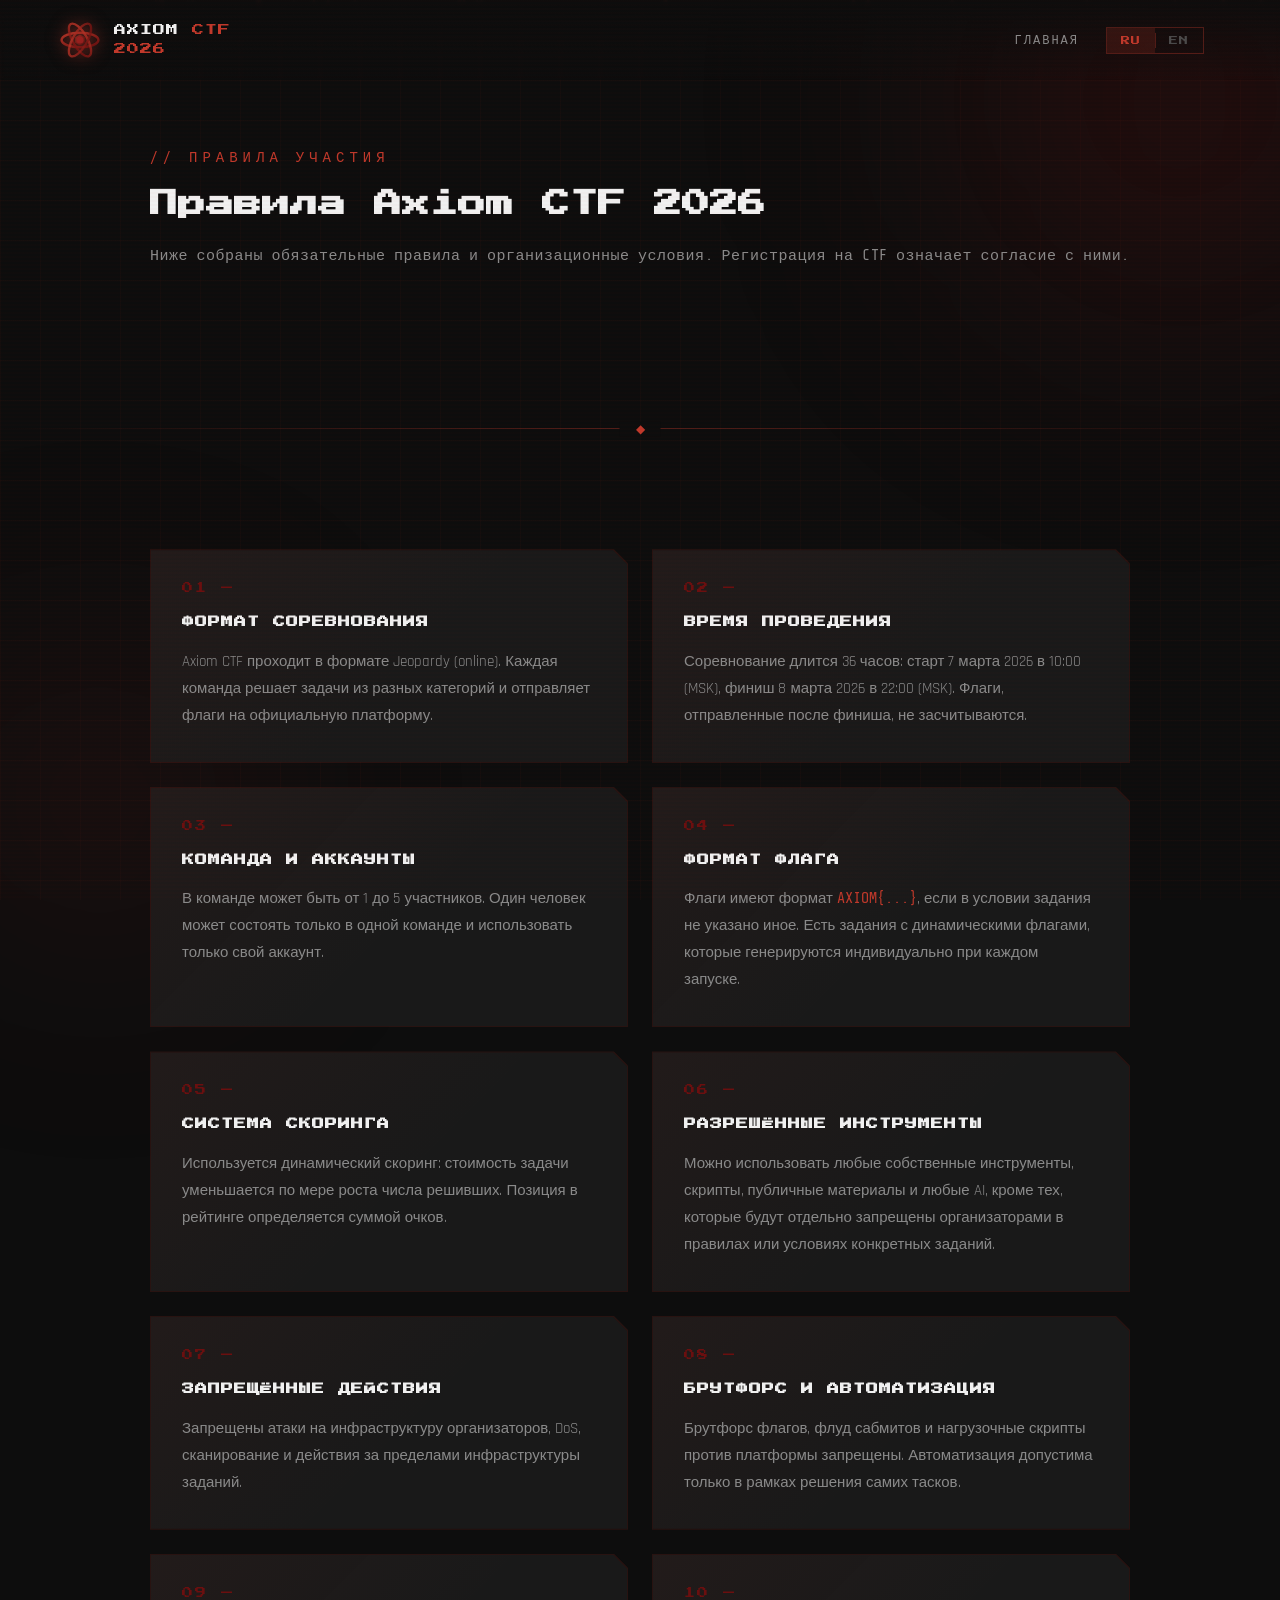
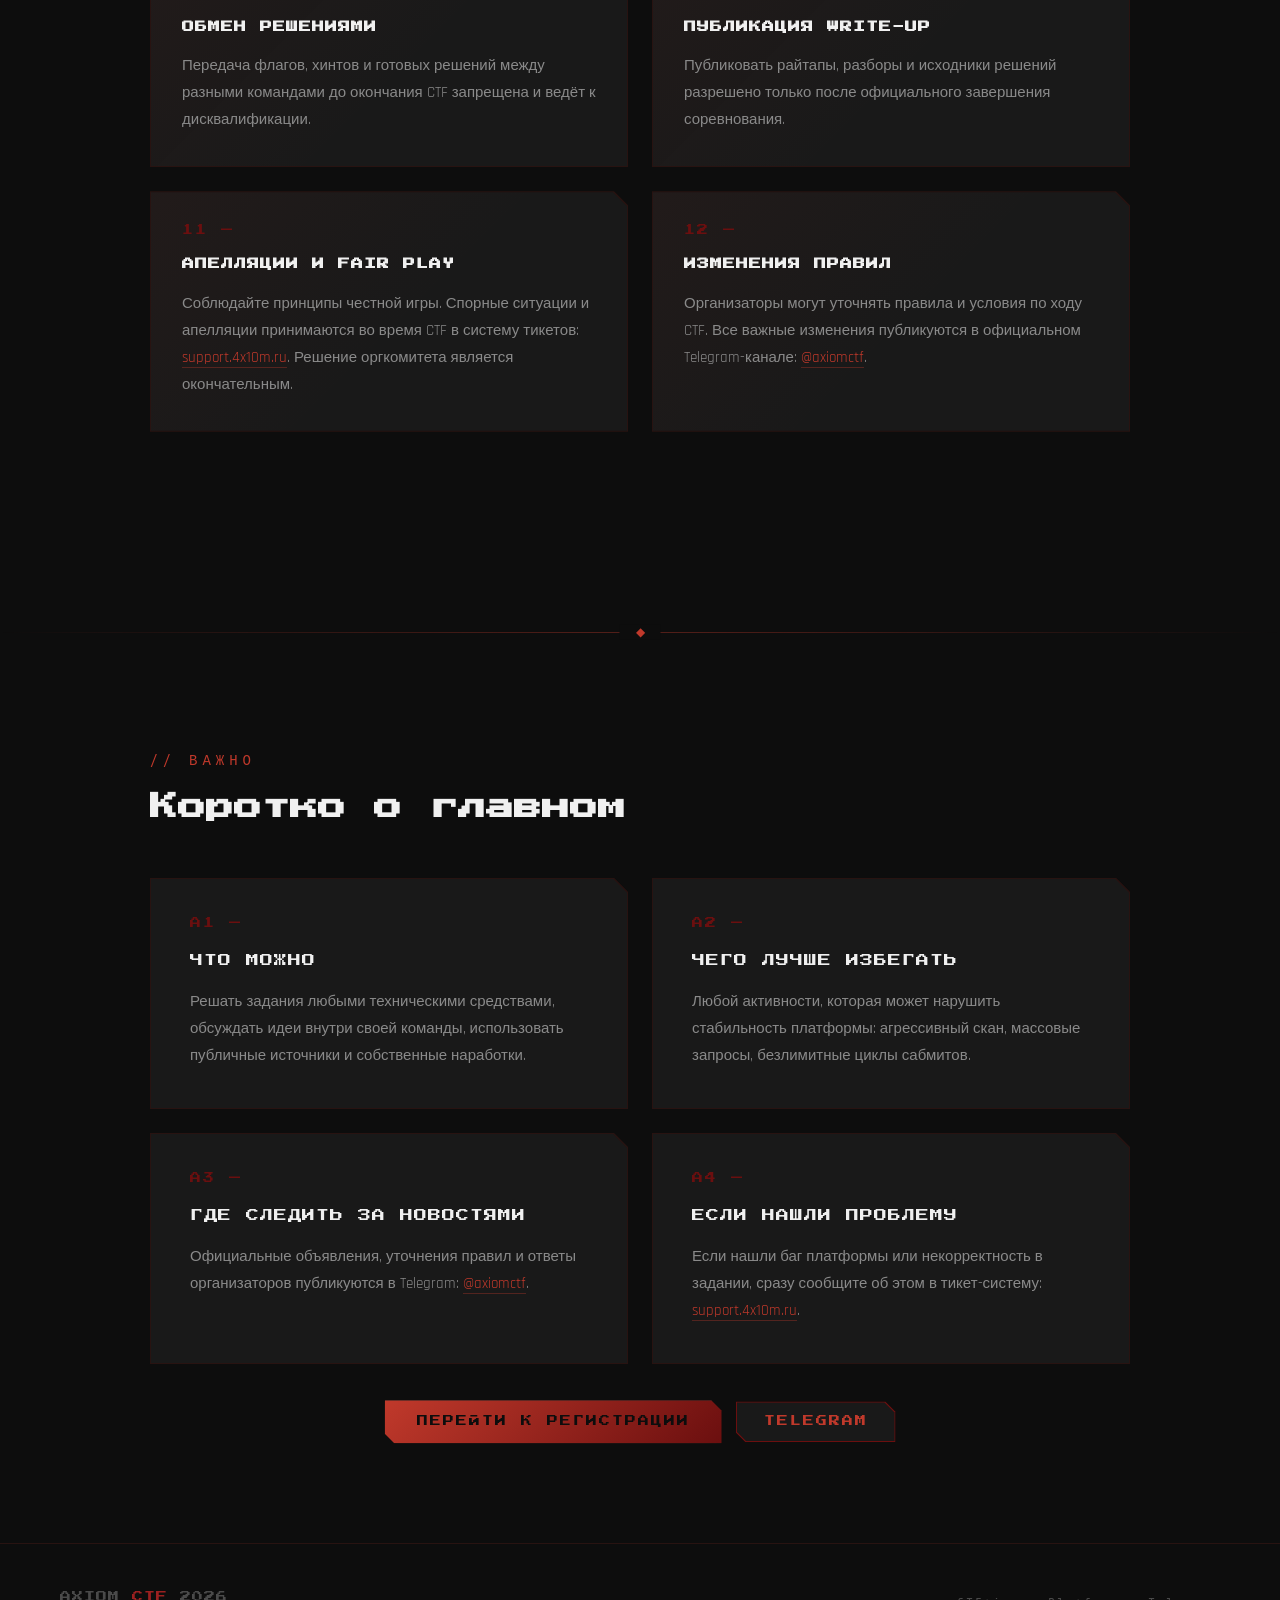
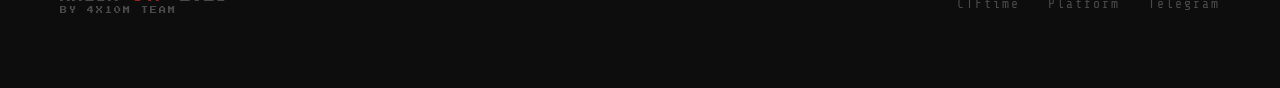
==== commit ade95e2b: "add ver to files" ====
--- a/rules/index.html
+++ b/rules/index.html
@@ -11,7 +11,7 @@
 	<link
 		href="https://fonts.googleapis.com/css2?family=Press+Start+2P&family=Share+Tech+Mono&family=Rajdhani:wght@300;400;500;600;700&display=swap"
 		rel="stylesheet" />
-	<link rel="stylesheet" href="../assets/styles/style.css" />
+	<link rel="stylesheet" href="../assets/styles/style.css?v=1.0" />
 </head>
 
 <body>
@@ -312,7 +312,7 @@
 		</ul>
 	</footer>
 
-	<script src="../assets/scripts/sciript.js"></script>
+	<script src="../assets/scripts/sciript.js?v=1.0"></script>
 </body>
 
-</html>
+</html>
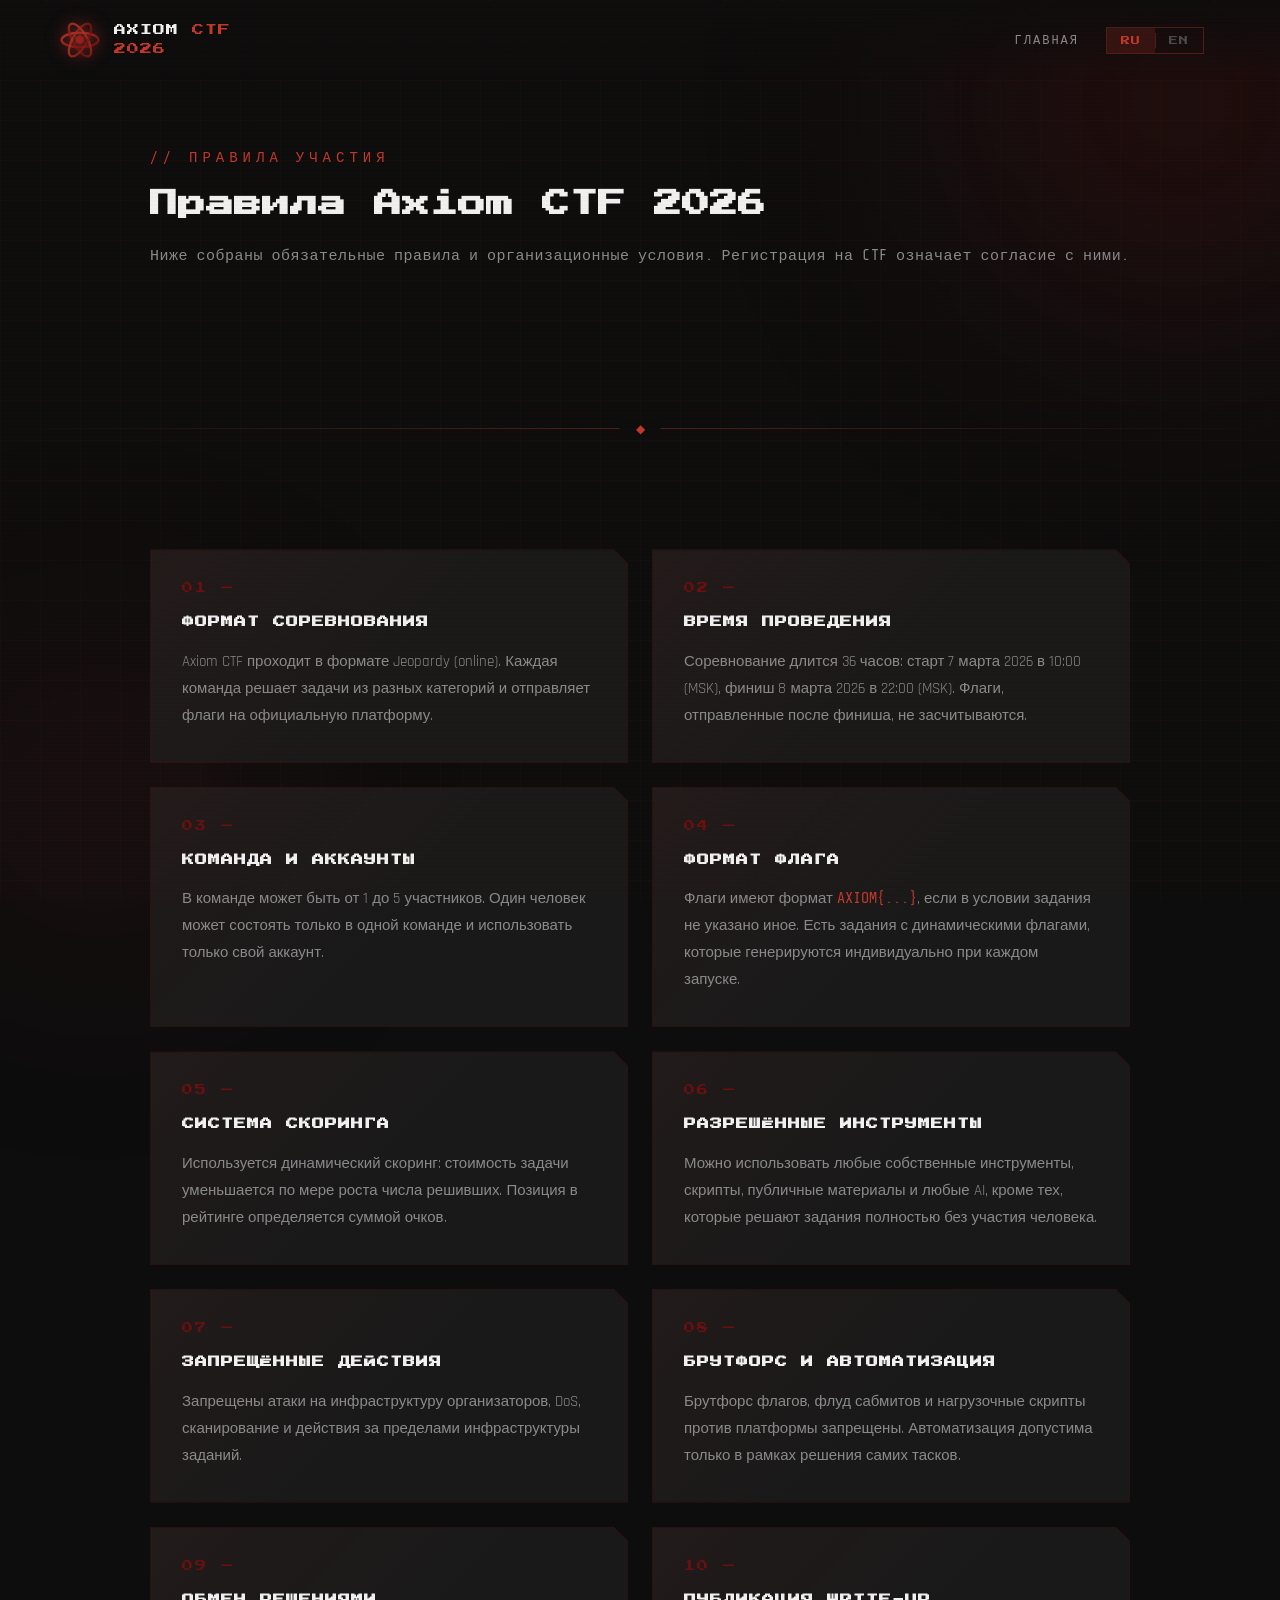
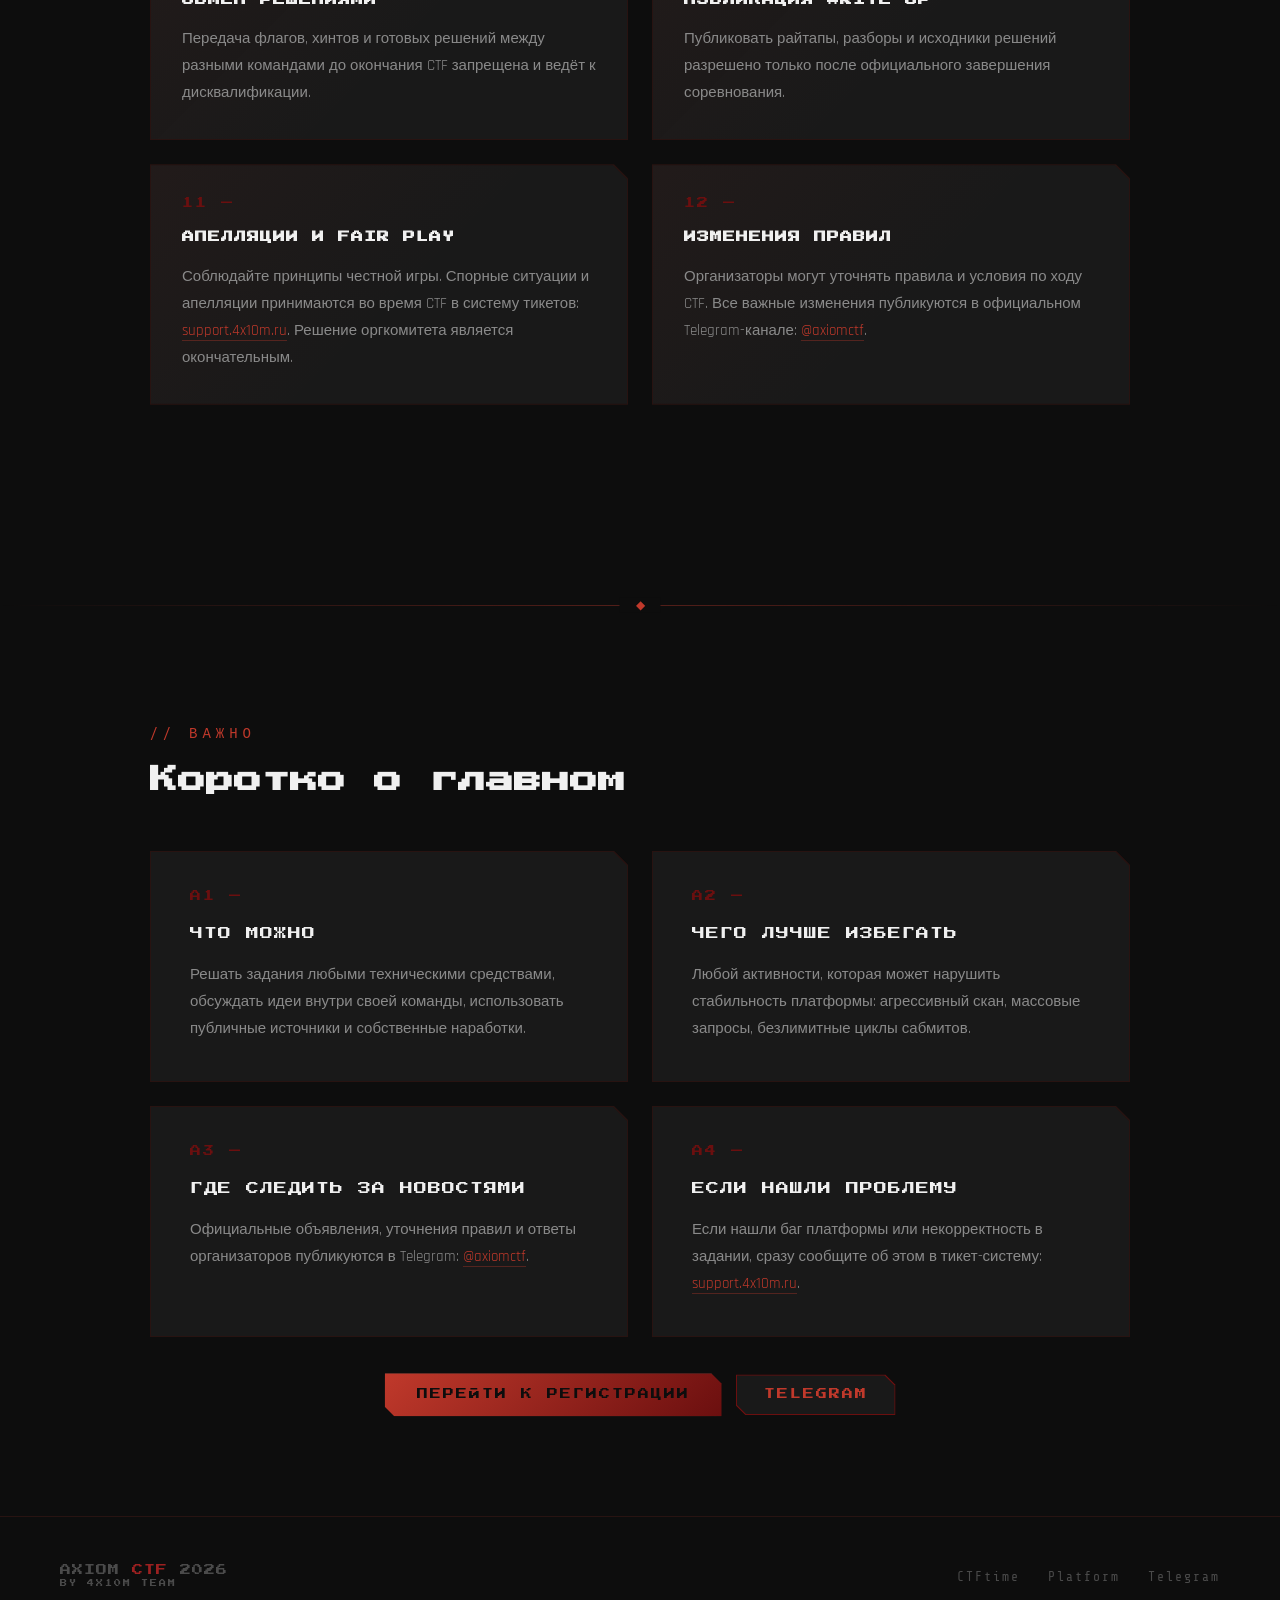
==== commit ae299255: "fix rules" ====
--- a/rules/index.html
+++ b/rules/index.html
@@ -141,11 +141,10 @@
 						<h3 class="rule-heading" data-ru="РАЗРЕШЁННЫЕ ИНСТРУМЕНТЫ" data-en="ALLOWED TOOLS">РАЗРЕШЁННЫЕ
 							ИНСТРУМЕНТЫ</h3>
 						<p class="rule-text"
-							data-ru="Можно использовать любые собственные инструменты, скрипты, публичные материалы и любые AI, кроме тех, которые будут отдельно запрещены организаторами в правилах или условиях конкретных заданий."
-							data-en="You may use your own tools, scripts, public materials, and any AI systems except those explicitly prohibited by organizers in the rules or in specific challenge statements.">
-							Можно использовать любые собственные инструменты, скрипты, публичные материалы и локальные
-							AI, кроме тех, которые будут отдельно запрещены организаторами в правилах или условиях
-							конкретных заданий.
+							data-ru="Можно использовать любые собственные инструменты, скрипты, публичные материалы и любые AI, кроме тех, которые решают задания полностью без участия человека."
+							data-en="You may use your own tools, scripts, public materials, and AI systems, except those that solve challenges fully without human participation.">
+							Можно использовать любые собственные инструменты, скрипты, публичные материалы и любые AI,
+							кроме тех, которые решают задания полностью без участия человека.
 						</p>
 					</article>
 
@@ -315,4 +314,4 @@
 	<script src="../assets/scripts/sciript.js?v=1.0"></script>
 </body>
 
-</html>+</html>
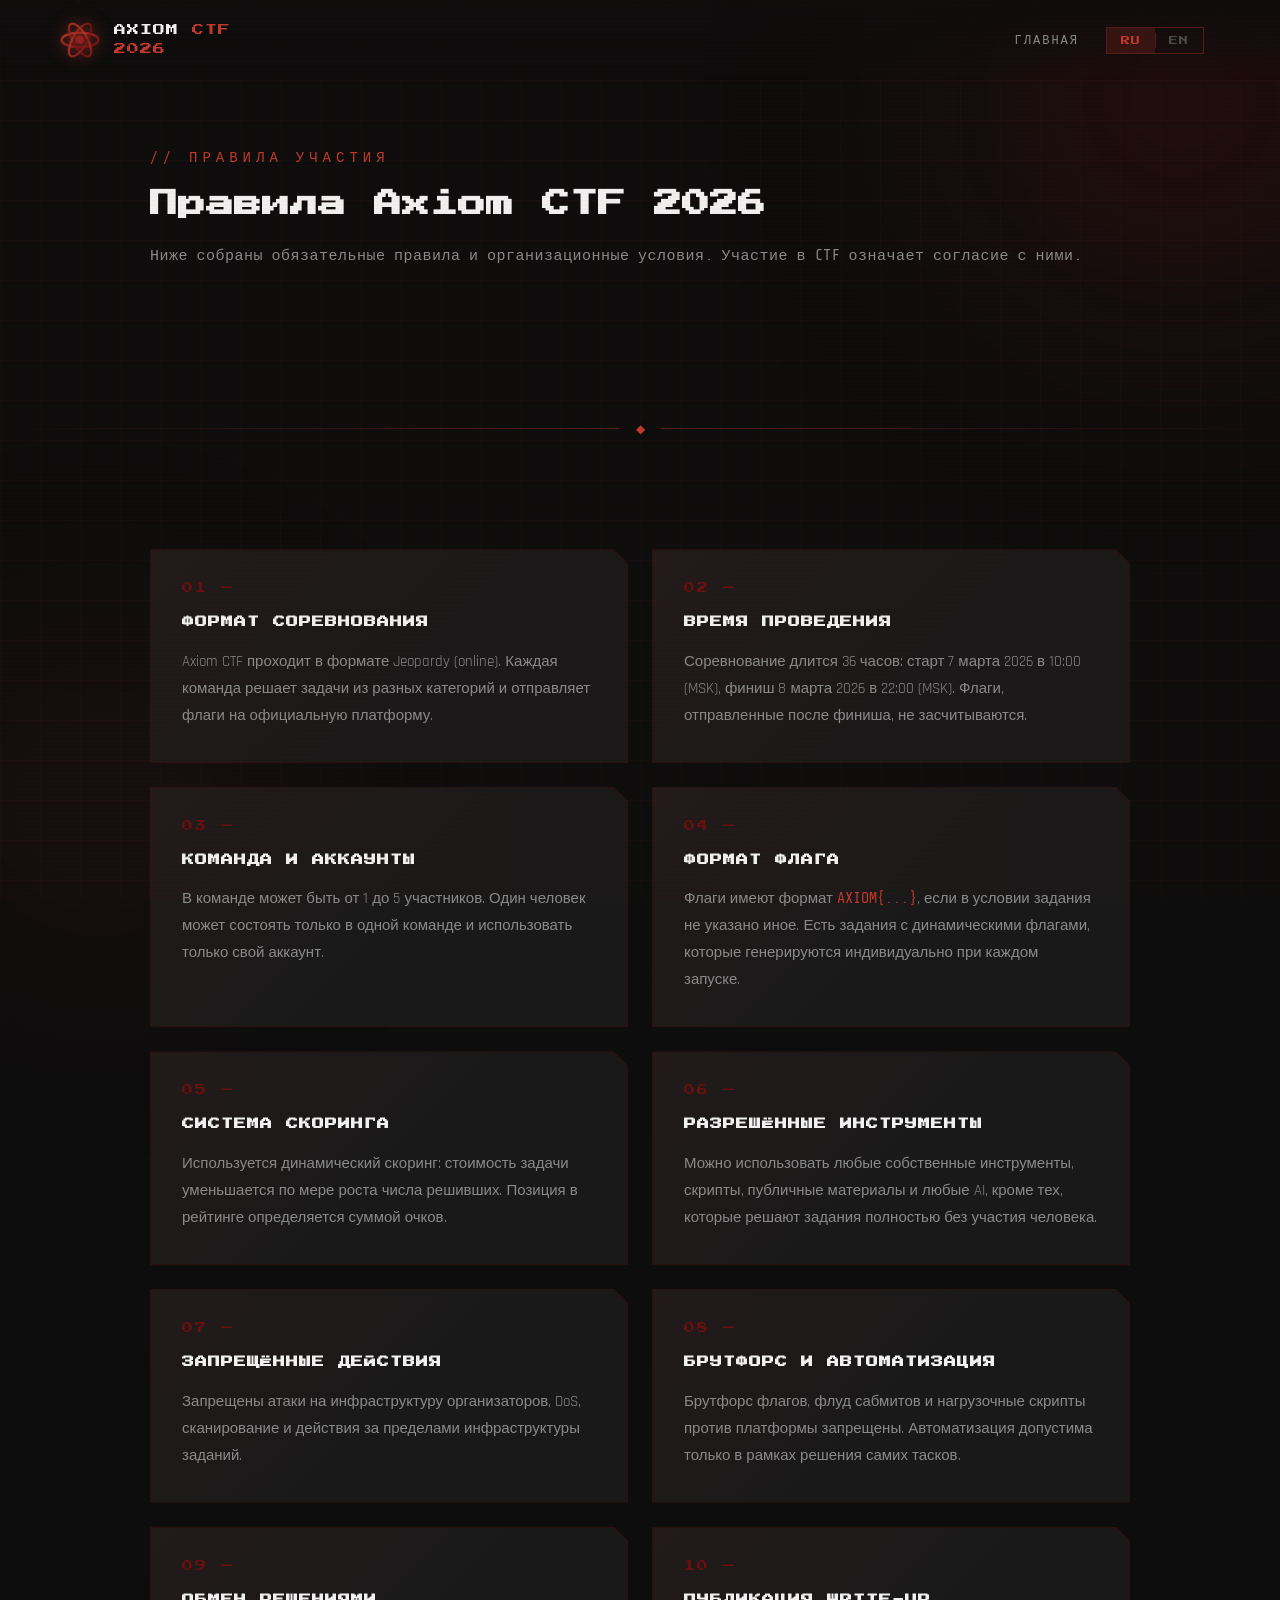
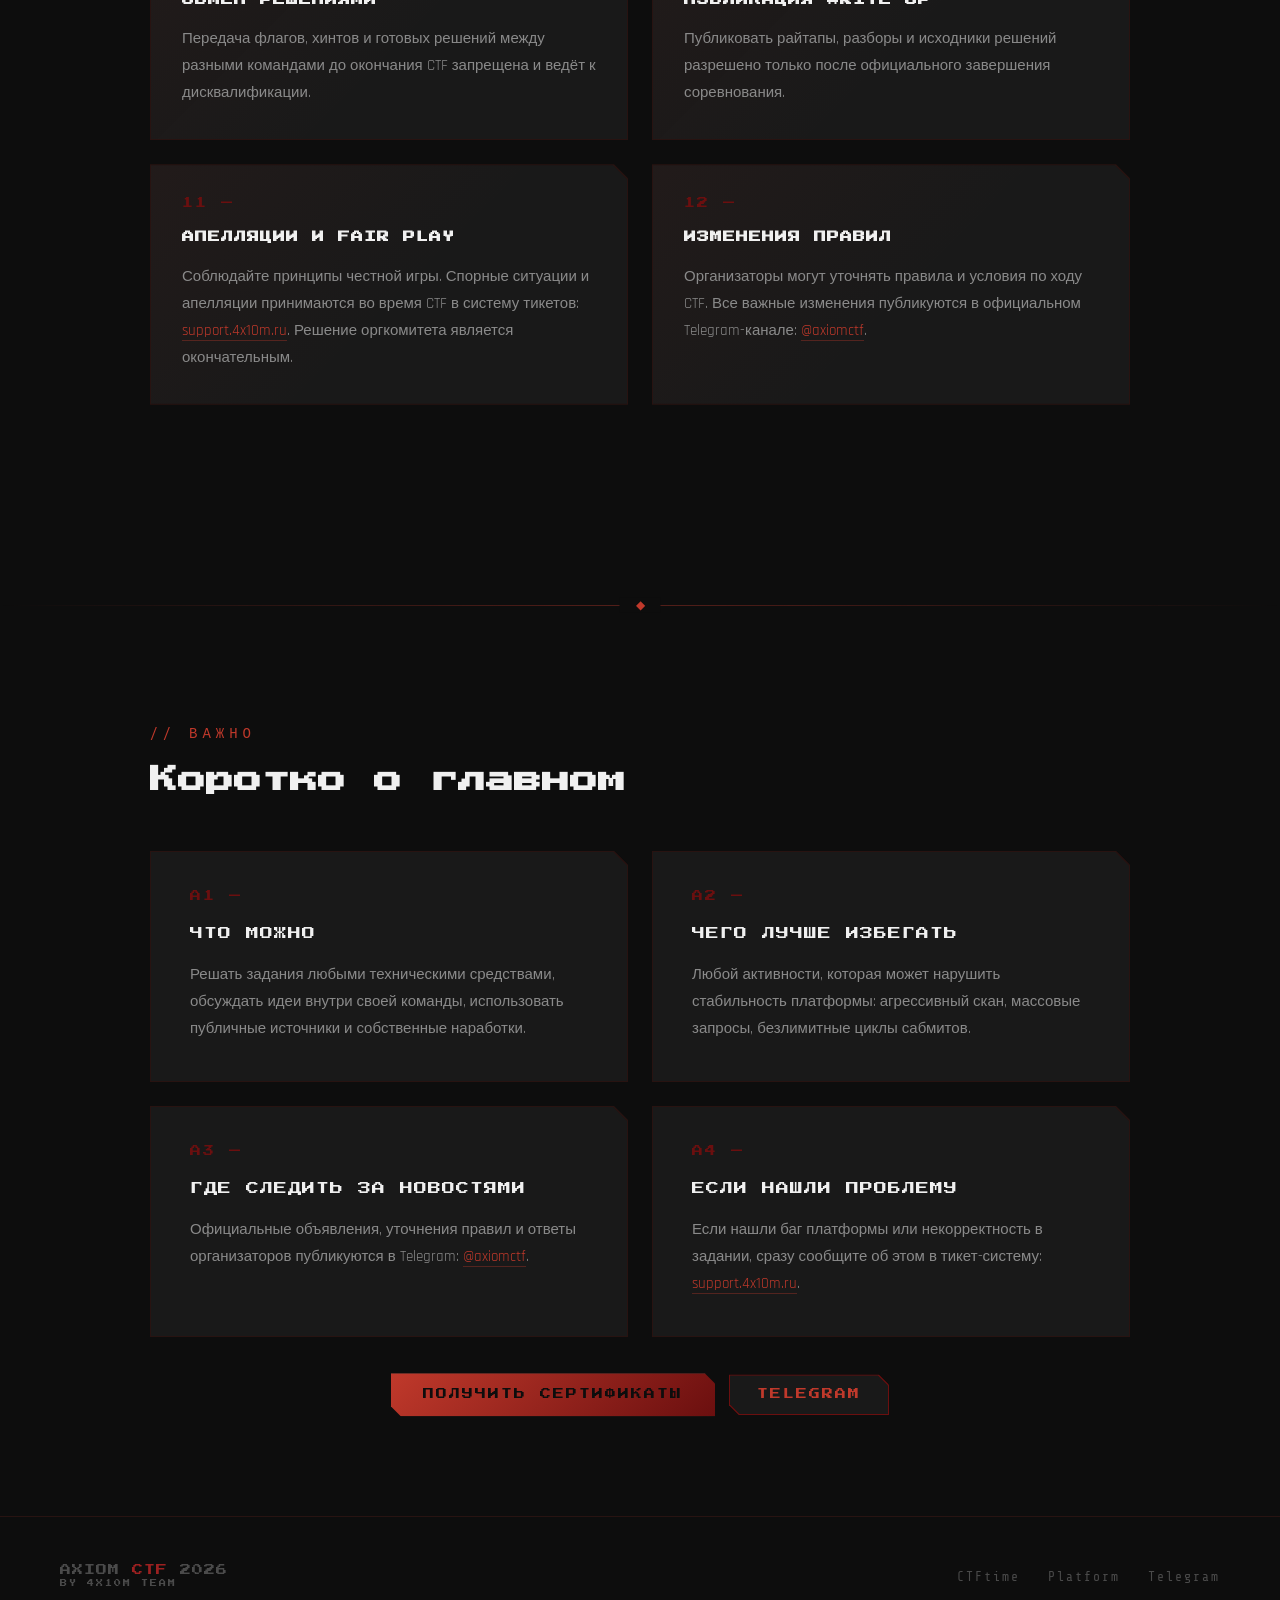
==== commit b2acb77e: "quals completed" ====
--- a/rules/index.html
+++ b/rules/index.html
@@ -61,9 +61,9 @@
 					Правила Axiom CTF 2026
 				</h1>
 				<p class="section-subtitle reveal reveal-delay-2"
-					data-ru="Ниже собраны обязательные правила и организационные условия. Регистрация на CTF означает согласие с ними."
-					data-en="Below are the mandatory rules and organizational terms. By registering, you agree to them.">
-					Ниже собраны обязательные правила и организационные условия. Регистрация на CTF означает согласие с
+					data-ru="Ниже собраны обязательные правила и организационные условия. Участие в CTF означает согласие с ними."
+					data-en="Below are the mandatory rules and organizational terms. By participating, you agree to them.">
+					Ниже собраны обязательные правила и организационные условия. Участие в CTF означает согласие с
 					ними.
 				</p>
 			</div>
@@ -289,8 +289,8 @@
 				</div>
 
 				<div class="rules-cta reveal reveal-delay-4">
-					<a href="https://ctfd.4x10m.ru/register" target="_blank" class="btn-primary"
-						data-ru="ПЕРЕЙТИ К РЕГИСТРАЦИИ" data-en="GO TO REGISTRATION">ПЕРЕЙТИ К РЕГИСТРАЦИИ</a>
+					<a href="https://certs.4x10m.ru" target="_blank" class="btn-primary"
+						data-ru="ПОЛУЧИТЬ СЕРТИФИКАТЫ" data-en="GET CERTIFICATES">ПОЛУЧИТЬ СЕРТИФИКАТЫ</a>
 					<a href="https://t.me/axiomctf" target="_blank" class="btn-outline">TELEGRAM</a>
 				</div>
 			</div>
--- a/assets/styles/style.css
+++ b/assets/styles/style.css
@@ -1012,6 +1012,89 @@
   line-height: 1.6;
 }
 
+/* ── SPONSORS ── */
+#sponsors {
+  padding: 100px 0;
+}
+.sponsors-grid {
+  display: grid;
+  grid-template-columns: minmax(0, 1fr);
+  gap: 18px;
+}
+.sponsor-card {
+  position: relative;
+  padding: 34px 30px;
+  background: var(--bg-card);
+  border: 1px solid rgba(192, 57, 43, 0.2);
+  overflow: hidden;
+  transition: all 0.3s ease;
+  clip-path: polygon(
+    0 0,
+    calc(100% - 14px) 0,
+    100% 14px,
+    100% 100%,
+    0 100%
+  );
+}
+.sponsor-card::before {
+  content: "";
+  position: absolute;
+  inset: 0;
+  background: linear-gradient(
+    125deg,
+    rgba(192, 57, 43, 0.12),
+    rgba(192, 57, 43, 0) 42%
+  );
+  pointer-events: none;
+}
+.sponsor-card:hover {
+  border-color: rgba(192, 57, 43, 0.45);
+  box-shadow: 0 10px 34px rgba(0, 0, 0, 0.34);
+  transform: translateY(-3px);
+}
+.sponsor-badge {
+  display: inline-block;
+  font-family: var(--mono-font);
+  font-size: 12px;
+  letter-spacing: 3px;
+  color: var(--crimson-bright);
+  margin-bottom: 14px;
+}
+.sponsor-name {
+  font-family: var(--pixel-font);
+  font-size: clamp(16px, 2.5vw, 20px);
+  color: var(--text-white);
+  line-height: 1.5;
+  margin-bottom: 14px;
+}
+.sponsor-meta {
+  font-family: var(--mono-font);
+  font-size: 14px;
+  line-height: 1.6;
+  color: var(--text-gray);
+  margin-bottom: 10px;
+}
+.sponsor-text {
+  font-family: var(--body-font);
+  font-size: 16px;
+  line-height: 1.6;
+  color: var(--text-dim);
+  margin-bottom: 16px;
+}
+.sponsor-link {
+  font-family: var(--mono-font);
+  font-size: 13px;
+  letter-spacing: 2px;
+  color: var(--crimson-bright);
+  text-decoration: none;
+  border-bottom: 1px solid rgba(192, 57, 43, 0.3);
+  transition: all 0.2s ease;
+}
+.sponsor-link:hover {
+  color: var(--text-white);
+  border-bottom-color: rgba(240, 240, 240, 0.35);
+}
+
 /* ── FOOTER ── */
 footer {
   position: relative;
@@ -1244,6 +1327,13 @@
   .hero-year {
     font-size: 56px;
   }
+  .sponsor-card {
+    padding: 28px 24px;
+  }
+  .sponsor-meta,
+  .sponsor-text {
+    font-size: 14px;
+  }
   footer {
     padding: 32px 24px;
     flex-direction: column;
